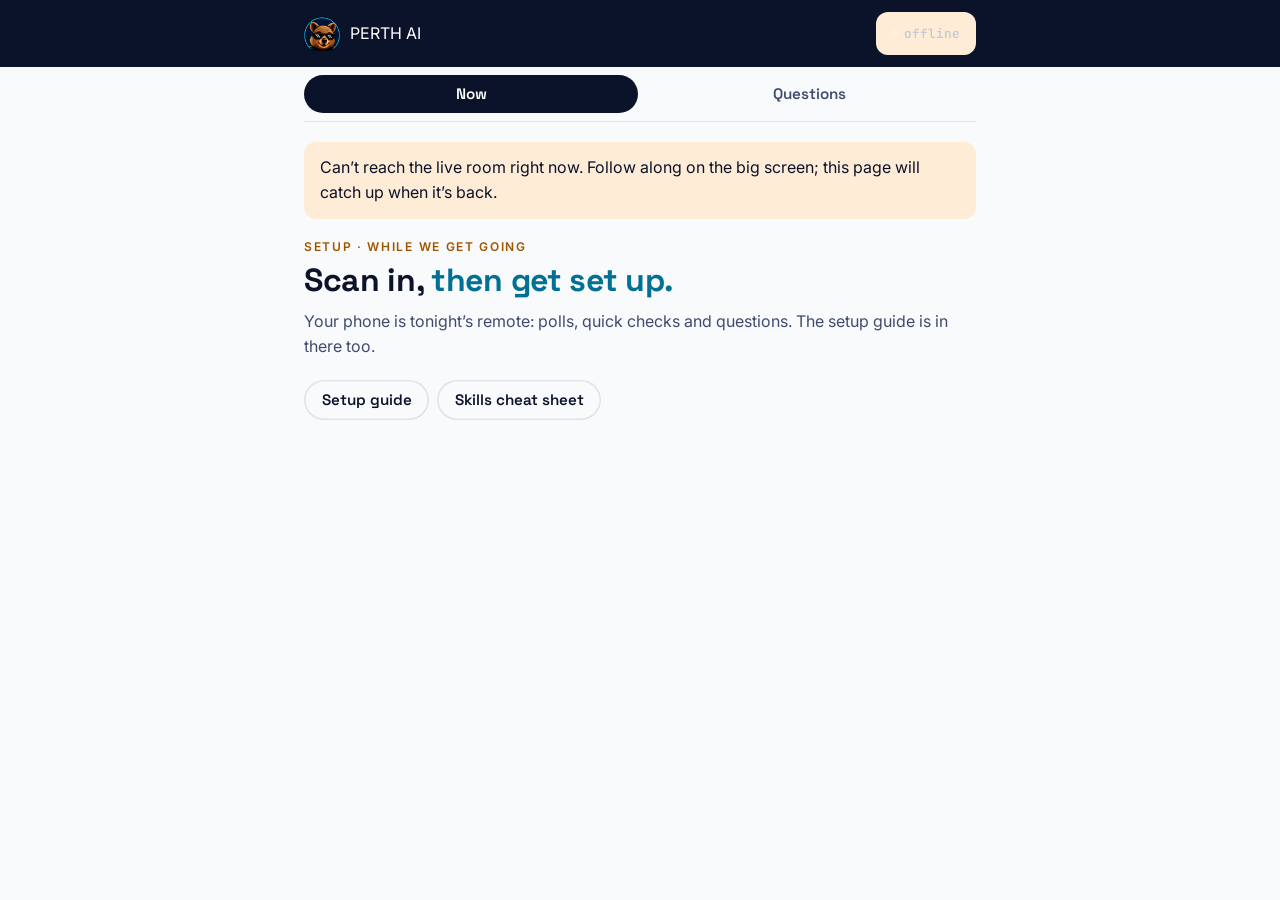
==== docs/live/index.html @ 0d3521d2 "Add Skills Night live deck with phone voting One deck for both parts of the night, built from docs/l" ====
<!doctype html>
<html lang="en">
<head>
<meta charset="utf-8">
<meta name="viewport" content="width=device-width, initial-scale=1, viewport-fit=cover">
<title>Skills Night Live</title>
<meta name="description" content="Vote, answer quick checks and ask questions at Perth AI's Skills Night.">
<meta name="theme-color" content="#0b132b">
<link rel="preconnect" href="https://fonts.googleapis.com">
<link rel="preconnect" href="https://fonts.gstatic.com" crossorigin>
<link rel="stylesheet" href="https://fonts.googleapis.com/css2?family=Space+Grotesk:wght@500;600;700&family=Inter:wght@400;500;600&family=JetBrains+Mono:wght@400;500&display=swap">
<link rel="icon" type="image/png" sizes="32x32" href="../brand/favicon-32.png">
<link rel="apple-touch-icon" href="../brand/apple-touch-icon.png">
<link rel="stylesheet" href="../style.css">
<script src="deck.js"></script>
<script src="live.js"></script>
<script src="pixel.js"></script>
<style>
/* The phone view: follows the projector, shows the current poll or quick check, and holds the questions */
body { min-height: 100dvh; overflow-x: hidden; }
.bar .wrap { flex-wrap: nowrap; }
.status { margin-left: auto; display: inline-flex; align-items: center; gap: .4em; font: 500 .8rem var(--mono); color: var(--band-muted); white-space: nowrap; }
.status::before { content: ""; width: .55em; height: .55em; border-radius: 50%; background: #ffffff40; }
.status.live::before { background: #3ddc97; }
.status.reconnecting::before, .status.connecting::before { background: var(--cta); }
.tabs { display: flex; gap: .25rem; padding-block: .5rem; position: sticky; top: 0; background: var(--paper); z-index: 2; border-bottom: 1px solid var(--line); }
.tabs button { flex: 1; font: 600 .95rem var(--display); padding: .6rem .5rem; border-radius: 999px; border: 0; background: none; color: var(--muted); cursor: pointer; }
.tabs button[aria-selected="true"] { background: var(--band); color: var(--band-ink); }
.tabs .badge { display: inline-block; min-width: 1.5em; margin-left: .3em; padding: 0 .4em; border-radius: 999px; background: var(--cta); color: var(--cta-ink); font: 600 .75rem/1.5 var(--mono); }
main { padding-block: 1.25rem 3rem; display: grid; gap: 1.25rem; }
.now { display: grid; gap: .6rem; }
.now h1 { font-size: clamp(1.5rem, 6.5vw, 2rem); }
.now h1 em { font-style: normal; color: var(--river); }
.now .sub { color: var(--muted); }
.card { background: var(--surface); border: 1px solid var(--line); border-radius: 14px; padding: 1rem; display: grid; gap: .75rem; }
.card h2 { font-size: 1.15rem; }
.opts { display: grid; gap: .5rem; }
.opt { position: relative; display: flex; justify-content: space-between; gap: .75rem; align-items: center; width: 100%; text-align: left; font: 500 1rem var(--body); color: var(--ink); background: var(--paper); border: 2px solid var(--line); border-radius: 12px; padding: .8rem 1rem; cursor: pointer; overflow: hidden; min-height: 3rem; }
.opt > * { position: relative; }
.opt .fill { position: absolute; inset: 0 auto 0 0; width: 0; background: var(--river-soft); transition: width .5s ease; }
.opt .n { font: 500 .85rem var(--mono); color: var(--muted); }
.opt[aria-pressed="true"] { border-color: var(--cta); }
.opt[aria-pressed="true"]::after { content: "✓"; position: relative; font-weight: 700; color: var(--sun); }
.opt.right { border-color: #2fb27a; }
.opt.wrong[aria-pressed="true"] { border-color: var(--alarm); }
.hint { font-size: .85rem; color: var(--muted); }
.explain { background: var(--sun-soft); border-left: 4px solid var(--cta); padding: .6rem .8rem; border-radius: 0 10px 10px 0; }
.prompt-box { position: relative; }
.prompt-box pre { margin: 0; background: var(--code-bg); color: var(--code-fg); border-radius: 12px; padding: .9rem 1rem; font: 400 .85rem/1.55 var(--mono); white-space: pre-wrap; word-break: break-word; }
.prompt-box pre b { color: var(--code-label); font-weight: 500; }
.btn { display: inline-flex; align-items: center; justify-content: center; gap: .4em; font: 600 .95rem var(--display); padding: .65rem 1.1rem; border-radius: 999px; border: 0; background: var(--cta); color: var(--cta-ink); cursor: pointer; text-decoration: none; }
.btn.ghost { background: none; color: var(--ink); box-shadow: inset 0 0 0 1.5px var(--line); }
.btn:disabled { opacity: .5; cursor: default; }
.links { display: flex; flex-wrap: wrap; gap: .5rem; }
textarea, input[type=text] { width: 100%; font: 400 1rem var(--body); color: var(--ink); background: var(--paper); border: 1.5px solid var(--line); border-radius: 10px; padding: .7rem .8rem; }
textarea { min-height: 5.5rem; resize: vertical; }
.ask-row { display: flex; gap: .5rem; align-items: center; justify-content: space-between; flex-wrap: wrap; }
.ask-row input { flex: 1; min-width: 10rem; }
.qs { display: grid; gap: .5rem; }
.qitem { display: grid; grid-template-columns: auto 1fr; gap: .75rem; align-items: start; background: var(--surface); border: 1px solid var(--line); border-radius: 12px; padding: .7rem .8rem; }
.qitem.done { opacity: .55; }
.qitem small { display: block; color: var(--muted); font-size: .8rem; margin-top: .15rem; }
.up { display: grid; justify-items: center; min-width: 3rem; font: 600 .85rem var(--mono); color: var(--muted); background: var(--paper); border: 1.5px solid var(--line); border-radius: 10px; padding: .3rem .4rem; cursor: pointer; }
.up[aria-pressed="true"] { border-color: var(--cta); color: var(--sun); }
.up:disabled { cursor: default; }
.empty { color: var(--muted); }
.offline { background: var(--sun-soft); border-radius: 12px; padding: .8rem 1rem; }
.toast { position: fixed; left: 50%; bottom: max(1rem, env(safe-area-inset-bottom)); transform: translateX(-50%); background: var(--band); color: var(--band-ink); padding: .55rem 1rem; border-radius: 999px; font-size: .9rem; z-index: 9; }
.runner { position: fixed; bottom: max(8px, env(safe-area-inset-bottom)); left: 0; height: 40px; image-rendering: pixelated; z-index: 8; pointer-events: none; }
</style>
</head>
<body>
<header class="bar">
  <div class="wrap">
    <a class="logo" href="../" id="logo"><img src="../brand/perth-ai-mark.webp" alt="" width="256" height="256"><span>PERTH <span>AI</span></span></a>
    <span class="status" id="status">connecting</span>
  </div>
</header>

<div class="wrap">
  <div class="tabs" role="tablist">
    <button type="button" role="tab" id="tab-now" aria-selected="true" aria-controls="now">Now</button>
    <button type="button" role="tab" id="tab-qs" aria-selected="false" aria-controls="questions">Questions<span class="badge" id="qcount" hidden></span></button>
  </div>
</div>

<main class="wrap" id="now" role="tabpanel" aria-labelledby="tab-now">
  <p class="offline" id="offline" hidden>Can’t reach the live room right now. Follow along on the big screen; this page will catch up when it’s back.</p>
  <section class="now" id="current" aria-live="polite"></section>
  <section class="card" id="poll" hidden></section>
  <section class="prompt-box" id="prompt" hidden></section>
  <nav class="links" aria-label="Workshop pages">
    <a class="btn ghost" id="link-setup">Setup guide</a>
    <a class="btn ghost" id="link-skills">Skills cheat sheet</a>
  </nav>
</main>

<main class="wrap" id="questions" role="tabpanel" aria-labelledby="tab-qs" hidden>
  <form class="card" id="ask">
    <h2>Ask Raf and Mash</h2>
    <textarea id="ask-text" maxlength="280" placeholder="What do you want to know?" required></textarea>
    <div class="ask-row">
      <input type="text" id="ask-name" maxlength="40" placeholder="Your name (optional)" autocomplete="given-name">
      <button class="btn" type="submit" id="ask-send">Ask</button>
    </div>
    <p class="hint">Vote up the questions you want answered. The top ones go on screen at Q&amp;A.</p>
  </form>
  <section class="qs" id="qs"></section>
</main>

<script>
(function () {
  var slides = DECK.slides, links = DECK.links();
  var $ = function (id) { return document.getElementById(id); };
  var state = null, mine = { votes: {}, upped: [], asked: [] }, live = false, shownSlide = -1;
  function esc(t) { return String(t).replace(/[&<>"']/g, function (c) { return { '&': '&amp;', '<': '&lt;', '>': '&gt;', '"': '&quot;', "'": '&#39;' }[c]; }); }
  function store(k, v) { try { if (v === undefined) return localStorage.getItem(k); localStorage.setItem(k, v); } catch (e) { return null; } }

  $('link-setup').href = links.setup;
  $('link-skills').href = links.skills;

  function toast(text) {
    var t = document.createElement('div'); t.className = 'toast'; t.textContent = text;
    document.body.appendChild(t); setTimeout(function () { t.remove(); }, 1800);
  }

  // Tabs
  function tab(which) {
    $('tab-now').setAttribute('aria-selected', String(which === 'now'));
    $('tab-qs').setAttribute('aria-selected', String(which === 'qs'));
    $('now').hidden = which !== 'now';
    $('questions').hidden = which !== 'qs';
  }
  $('tab-now').onclick = function () { tab('now'); };
  $('tab-qs').onclick = function () { tab('qs'); };

  function renderNow() {
    var i = state ? state.slide : 0, s = slides[i];
    var key = i + '|' + live;
    if (key !== shownSlide) {
      shownSlide = key;
      $('current').innerHTML = '<p class="eyebrow">' + esc(s.part) + ' · ' + s.kicker + '</p><h1>' + s.say + '</h1>' + (s.sub ? '<p class="sub">' + s.sub + '</p>' : '');
      if (s.prompt) {
        $('prompt').hidden = false;
        $('prompt').innerHTML = '<pre>' + s.prompt + '</pre><p style="margin-top:.5rem"><button class="btn ghost" type="button" id="copy">Copy</button></p>';
        $('copy').onclick = function () {
          var text = $('prompt').querySelector('pre').textContent;
          (navigator.clipboard ? navigator.clipboard.writeText(text) : Promise.reject()).then(function () { toast('Copied'); }, function () { toast('Press and hold to copy'); });
        };
      } else $('prompt').hidden = true;
      if (s.qr === 'issues') $('current').insertAdjacentHTML('beforeend', '<p><a class="btn ghost" href="' + links.issues + '">Open the bug reports</a></p>');
      if (s.qa) $('current').insertAdjacentHTML('beforeend', '<p><button class="btn" type="button" id="goto-qs">Ask or vote</button></p>');
      if (s.qa) $('goto-qs').onclick = function () { tab('qs'); };
      if (s.egg) $('current').insertAdjacentHTML('beforeend', '<p><a class="btn ghost" href="https://perthai.org/quokka-run">Play Quokka Run while you eat</a></p>');
    }
    renderPoll(s);
  }

  function renderPoll(s) {
    var box = $('poll');
    if (!s.poll || !live || !state) { box.hidden = true; box.innerHTML = ''; return; }
    box.hidden = false;
    var p = s.poll, my = mine.votes[s.name] || [], quiz = p.answer !== undefined;
    var revealed = Boolean(state.reveal[s.name]);
    var t = state.tallies[s.name] || { counts: [], voters: 0 };
    var showCounts = my.length > 0 && (!quiz || revealed);
    var html = '<h2>' + esc(p.q) + '</h2>' + (p.multi ? '<p class="hint">Tick all that apply.</p>' : '') + '<div class="opts">' +
      p.options.map(function (o, n) {
        var on = my.indexOf(n) >= 0, cls = quiz && revealed ? (n === p.answer ? ' right' : ' wrong') : '';
        var count = t.counts[n] || 0, pct = Math.round(100 * count / Math.max(t.voters, 1));
        return '<button type="button" class="opt' + cls + '" data-n="' + n + '" aria-pressed="' + on + '"' + (quiz && revealed ? ' disabled' : '') + '>' +
          '<span class="fill" style="width:' + (showCounts ? pct : 0) + '%"></span><span>' + esc(o) + '</span>' + (showCounts ? '<span class="n">' + count + '</span>' : '') + '</button>';
      }).join('') + '</div>';
    if (quiz && revealed) {
      var got = my.length ? (my[0] === p.answer ? 'You got it.' : 'Not this time.') : '';
      html += '<p class="explain">' + (got ? '<b>' + got + '</b> ' : '') + p.explain + '</p>';
    } else html += '<p class="hint">' + (my.length ? 'Voted. You can change it until we move on.' : (quiz ? 'Answer, then watch the screen.' : 'Tap to vote.')) + ' ' + t.voters + ' so far.</p>';
    box.innerHTML = html;
    box.querySelectorAll('.opt').forEach(function (b) {
      b.onclick = function () {
        var n = Number(b.dataset.n), next;
        if (p.multi) next = my.indexOf(n) >= 0 ? my.filter(function (x) { return x !== n; }) : my.concat(n);
        else next = my[0] === n ? [] : [n];
        mine.votes[s.name] = next; renderPoll(s);
        if (!conn.send({ type: 'vote', poll: s.name, choices: next })) toast('Not connected, try again in a moment');
        if (navigator.vibrate) navigator.vibrate(12);
      };
    });
  }

  function renderQuestions() {
    var qs = state ? state.questions.slice() : [];
    var open = qs.filter(function (q) { return !q.done; }).length;
    $('qcount').hidden = !open; $('qcount').textContent = open;
    qs.sort(function (a, b) { return (a.done - b.done) || (b.ups - a.ups) || (b.ts - a.ts); });
    $('qs').innerHTML = qs.length ? qs.map(function (q) {
      var mineQ = mine.asked.indexOf(q.id) >= 0, up = mine.upped.indexOf(q.id) >= 0;
      return '<div class="qitem' + (q.done ? ' done' : '') + '"><button type="button" class="up" data-q="' + q.id + '" aria-pressed="' + up + '"' + (mineQ ? ' disabled title="Your question"' : '') + ' aria-label="Vote up">▲<span>' + q.ups + '</span></button>' +
        '<div>' + esc(q.text) + '<small>' + (q.name ? esc(q.name) : 'Anonymous') + (mineQ ? ' · yours' : '') + (q.done ? ' · answered' : '') + '</small></div></div>';
    }).join('') : '<p class="empty">No questions yet. Be the first.</p>';
    $('qs').querySelectorAll('.up').forEach(function (b) {
      b.onclick = function () { conn.send({ type: 'upvote', q: b.dataset.q }); };
    });
  }

  $('ask-name').value = store('sn-name') || '';
  $('ask').onsubmit = function (e) {
    e.preventDefault();
    var text = $('ask-text').value.trim();
    if (!text) return;
    store('sn-name', $('ask-name').value.trim());
    if (conn.send({ type: 'ask', text: text, name: $('ask-name').value.trim() })) { $('ask-text').value = ''; toast('Asked. Thanks!'); }
    else toast('Not connected, try again in a moment');
  };

  // Easter egg: tap the quokka five times and one runs across the bottom of your phone
  var taps = 0, tapTimer = null;
  $('logo').addEventListener('click', function (e) {
    e.preventDefault();
    taps++; clearTimeout(tapTimer);
    tapTimer = setTimeout(function () { if (taps < 5) location.href = links.setup; taps = 0; }, 600);
    if (taps >= 5) { taps = 0; clearTimeout(tapTimer); runQuokka(); }
  });
  function runQuokka() {
    var art = Pixel(), q = document.createElement('img'), start = null, frame = 0, w = innerWidth;
    q.className = 'runner'; q.alt = ''; q.src = art.run1; document.body.appendChild(q);
    function step(ts) {
      if (start === null) start = ts;
      var p = (ts - start) / 3500, x = -60 + p * (w + 120);
      if (++frame % 8 === 0) q.src = q.src === art.run1 ? art.run2 : art.run1;
      q.style.transform = 'translateX(' + x + 'px)';
      if (p < 1) requestAnimationFrame(step); else q.remove();
    }
    requestAnimationFrame(step);
  }

  var labels = { live: 'live', connecting: 'connecting', reconnecting: 'reconnecting', offline: 'offline', 'badkey-or-offline': 'offline' };
  var conn = Live({
    role: 'phone',
    onStatus: function (st) {
      live = st === 'live';
      $('status').className = 'status ' + st; $('status').textContent = labels[st] || st;
      $('offline').hidden = st !== 'offline' && st !== 'reconnecting';
      $('ask-send').disabled = !live;
      renderNow();
    },
    onState: function (st) {
      var moved = !state || st.slide !== state.slide;
      state = st; live = true;
      $('status').className = 'status live'; $('status').textContent = 'live';
      $('offline').hidden = true; $('ask-send').disabled = false;
      renderNow(); renderQuestions();
      if (moved && slides[st.slide].poll && navigator.vibrate) navigator.vibrate([20, 60, 20]);
    },
    onYou: function (m) { mine = { votes: m.votes || {}, upped: m.upped || [], asked: m.asked || [] }; if (state) { renderPoll(slides[state.slide]); renderQuestions(); } }
  });
  renderNow(); renderQuestions();
})();
</script>
</body>
</html>
---- docs/style.css ----
/* Perth AI brand tokens, taken from perth-ai/perth-ai-website (src/styles/global.css),
   which follows the Perth AI style guide. Navy #0B132B base, orange #FF9E2C primary
   accent, cyan #00C2FF secondary. On light backgrounds the accents are fills with
   navy labels, and only their -700 steps are used as text. */
:root {
  --paper: #f9fafb;        /* sand-50 */
  --surface: #ffffff;
  --ink: #0b132b;          /* ink-900 */
  --muted: #3e4b6f;        /* ink-600 */
  --line: #e0e3eb;         /* ink-100 */
  --river: #007195;        /* azure-700: links and markers on light */
  --river-soft: #ccf3ff;   /* azure-100 */
  --sun: #a05600;          /* sunset-700: eyebrows on light */
  --sun-soft: #ffecd6;     /* sunset-100 */
  --cta: #ff9e2c;          /* sunset-500, always with a navy label */
  --cta-hover: #ffb257;
  --cta-ink: #050a17;
  --alarm: #d3002c;        /* coral-700 */
  --code-bg: #0b132b;
  --code-fg: #f2f4f7;
  --code-label: #5cd8ff;   /* azure-300 */
  --band: #0b132b;         /* navy header and hero bands, both themes */
  --band-ink: #ffffff;
  --band-muted: #c4c8d4;   /* ink-200 */
  --band-ai: #29ccff;      /* azure-400, the "AI" in the wordmark */
  --sunbeam: #ffecc2;      /* cream, dark backgrounds only */
  --display: "Space Grotesk", "Inter", ui-sans-serif, system-ui, "Segoe UI", sans-serif;
  --body: "Inter", ui-sans-serif, system-ui, -apple-system, "Segoe UI", Roboto, sans-serif;
  --mono: "JetBrains Mono", ui-monospace, "Cascadia Mono", Menlo, monospace;
  color-scheme: light;
}
@media (prefers-color-scheme: dark) {
  :root:not([data-theme="light"]) {
    --paper: #050a17; --surface: #0b132b; --ink: #f2f4f7; --muted: #99a0b8; --line: #232f52;
    --river: #29ccff; --river-soft: #10294a; --sun: #ff9e2c; --sun-soft: #33240f; --alarm: #ff6b8a;
    --code-bg: #141f3d; --band: #050a17;
    color-scheme: dark;
  }
}
:root[data-theme="dark"] {
  --paper: #050a17; --surface: #0b132b; --ink: #f2f4f7; --muted: #99a0b8; --line: #232f52;
  --river: #29ccff; --river-soft: #10294a; --sun: #ff9e2c; --sun-soft: #33240f; --alarm: #ff6b8a;
  --code-bg: #141f3d; --band: #050a17;
  color-scheme: dark;
}
* { box-sizing: border-box; }
[hidden] { display: none !important; }
html { padding-top: env(safe-area-inset-top, 0px); padding-bottom: env(safe-area-inset-bottom, 0px); background: var(--band); }
body { margin: 0; background: var(--paper); color: var(--ink); font: 400 1rem/1.6 var(--body); -webkit-font-smoothing: antialiased; }
a { color: var(--river); text-underline-offset: 2px; }
:focus-visible { outline: 2px solid var(--cta); outline-offset: 2px; }
h1, h2, h3 { font-family: var(--display); line-height: 1.12; letter-spacing: -.01em; text-wrap: balance; margin: 0; }
p { margin: 0; }
code { font-family: var(--mono); font-size: .88em; background: var(--river-soft); padding: .1em .35em; border-radius: 4px; }
.wrap { max-width: 44rem; margin: 0 auto; padding-left: max(16px, env(safe-area-inset-left, 0px)); padding-right: max(16px, env(safe-area-inset-right, 0px)); }
.eyebrow { font: 600 .75rem var(--body); letter-spacing: .14em; text-transform: uppercase; color: var(--sun); }
.muted { color: var(--muted); }

/* Navy header with the quokka mark and wordmark, as on perthai.org */
.bar { background: var(--band); color: var(--band-ink); }
.bar .wrap { display: flex; align-items: center; gap: .75rem 1rem; padding-block: .75rem; flex-wrap: wrap; }
.logo { display: flex; align-items: center; gap: .6rem; text-decoration: none; color: var(--band-ink); }
.logo img { width: 2.25rem; height: 2.25rem; }
.logo .word { font: 700 1.1rem var(--display); letter-spacing: -.01em; }
.logo .word span { color: var(--band-ai); }
.logo .event { font: 500 .85rem var(--body); color: var(--band-muted); border-left: 1px solid #3e4b6f; padding-left: .6rem; }
@media (max-width: 26rem) { .logo .event { display: none; } }
.bar nav { display: flex; gap: .25rem; flex-wrap: wrap; margin-left: auto; }
.bar nav a { text-decoration: none; color: var(--band-muted); font-size: .95rem; font-weight: 500; padding: .35rem .75rem; border-radius: 999px; }
.bar nav a:hover { color: var(--band-ink); }
.bar nav a[aria-current="page"] { color: var(--band-ink); background: #ffffff1f; box-shadow: inset 0 0 0 1px #ffffff40; }

/* Hero band: brand gradient wash, pixel skyline along the bottom, white copy */
.band { position: relative; overflow: hidden; background: var(--band); color: var(--band-ink); min-height: min(36vw, 30rem); }  /* tall enough to show most of the skyline under the copy */
.band::before { content: ""; position: absolute; inset: 0; background: linear-gradient(135deg, #ff6b8a55, #6924e04d 50%, #009bcc66); pointer-events: none; }
.band .skyline { position: absolute; left: 0; right: 0; bottom: 0; width: 100%; height: auto; max-width: none; opacity: .9; pointer-events: none; }
.band::after { content: ""; position: absolute; inset: 0; background: linear-gradient(to bottom, #050a17d9 35%, #050a1766 75%, #050a17cc); pointer-events: none; }
.band .wrap { position: relative; z-index: 1; padding-block: 2.2rem 5.5rem; display: grid; gap: .7rem; }
.band .eyebrow { color: var(--sunbeam); }
.band h1 { font-size: clamp(2.1rem, 8vw, 3rem); font-weight: 700; }
.band .lede { font-size: 1.1rem; color: #ffffffe6; max-width: 34rem; }

/* Primary call to action: orange fill, navy label */
.cta { display: inline-flex; align-items: center; justify-self: start; gap: .5rem; background: var(--cta); color: var(--cta-ink); text-decoration: none; font-weight: 600; padding: .7rem 1.1rem; border-radius: 12px; }
.cta:hover { background: var(--cta-hover); }

/* Commands with copy buttons */
.cmd { display: flex; flex-direction: column; background: var(--code-bg); color: var(--code-fg); border-radius: 12px; min-width: 0; }
.cmd pre { margin: 0; padding: .3rem 1rem .85rem; overflow-x: auto; font: 400 .88rem/1.6 var(--mono); white-space: pre; }
.cmd.prose pre { white-space: pre-wrap; overflow-wrap: anywhere; }
.cmd .label { display: block; font: 600 .7rem var(--body); letter-spacing: .12em; text-transform: uppercase; color: var(--code-label); padding: 0 1rem .2rem; margin-top: -1.6rem; max-width: calc(100% - 5rem); }
.cmd .copy { order: -1; align-self: flex-end; margin: .45rem .45rem 0 0; font: 600 .78rem var(--body); background: transparent; color: var(--code-fg); border: 1px solid #ffffff40; border-radius: 999px; padding: .3rem .7rem; cursor: pointer; }
.cmd .copy:hover { border-color: var(--cta); color: var(--cta); }

/* Numbered steps, and tap-to-open "What does this do?" notes */
ol.steps { list-style: none; margin: 0; padding: 1.5rem 0 0; display: grid; gap: 1.6rem; counter-reset: step; }
ol.steps > li { display: grid; grid-template-columns: 2.2rem 1fr; gap: .8rem; counter-increment: step; }
ol.steps > li::before { content: counter(step); font: 700 1.05rem var(--display); width: 2.2rem; height: 2.2rem; border-radius: 50%; display: grid; place-items: center; background: var(--river-soft); color: var(--river); }
.step { display: grid; gap: .55rem; min-width: 0; }
.step h2 { font-size: 1.2rem; }
.step > p { color: var(--muted); }
.done { margin-block: 2rem 3rem; padding: 1.1rem 1.2rem; border-radius: 12px; background: var(--river-soft); display: grid; gap: .4rem; }
.done h2 { font-size: 1.2rem; }
.why { font-size: .95rem; }
.why summary { cursor: pointer; color: var(--river); font-weight: 600; width: fit-content; padding-block: .1rem; }
.why dl { margin: .5rem 0 0; padding: .9rem 1rem; border-left: 3px solid var(--cta); background: var(--surface); border-radius: 0 10px 10px 0; display: grid; gap: .25rem; }
.why dt { font-weight: 600; color: var(--ink); }
.why dt:not(:first-child) { margin-top: .55rem; }
.why dd { margin: 0; color: var(--muted); }

.note { margin-top: 1.5rem; padding: .7rem 1rem; border-radius: 10px; background: var(--river-soft); font-size: .95rem; }
.site-foot { margin-top: 3rem; background: var(--band); color: var(--band-muted); font-size: .85rem; }
.site-foot .wrap { padding-block: 1.6rem; display: flex; gap: .5rem 1.5rem; flex-wrap: wrap; justify-content: space-between; }
.site-foot a { color: var(--band-ai); }
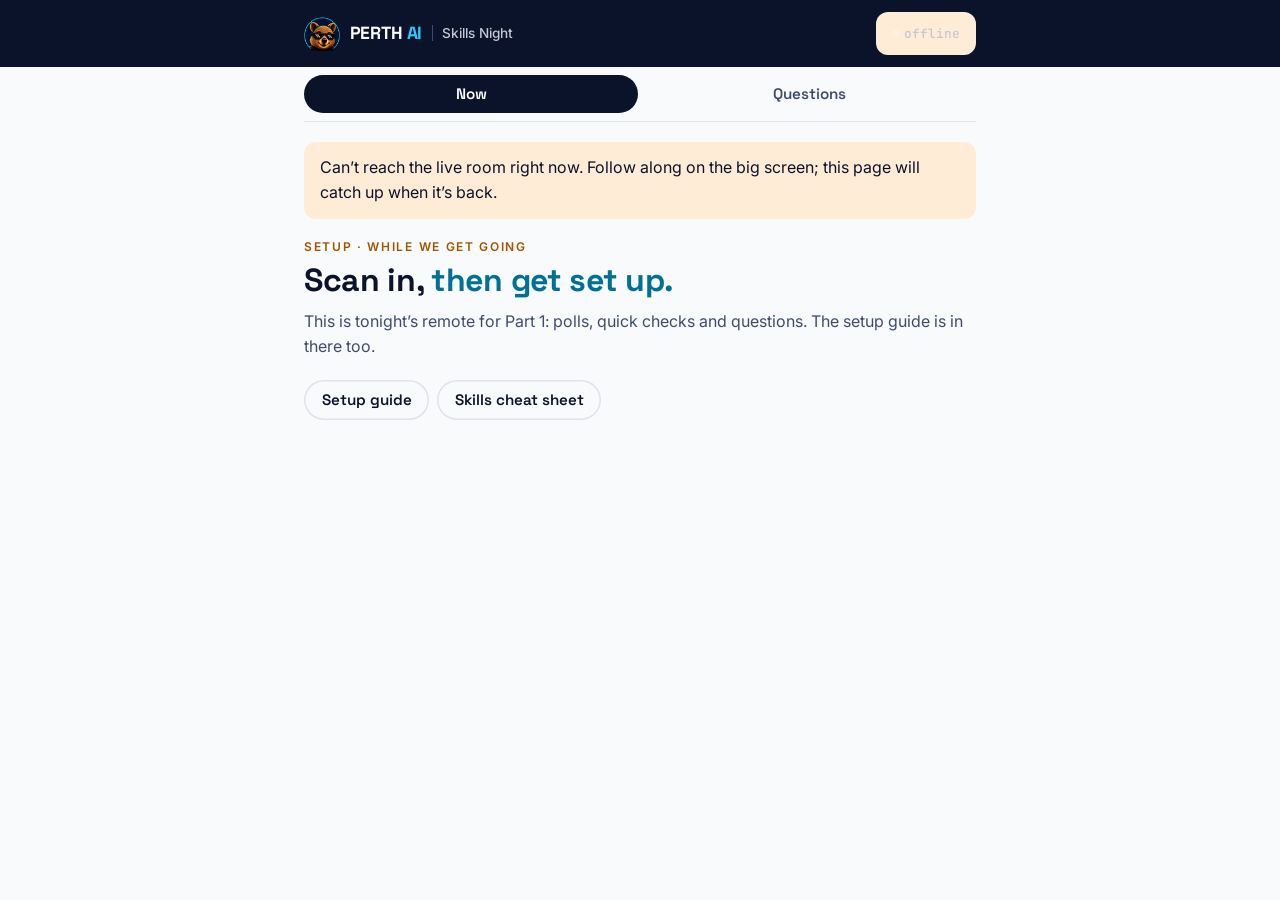
==== commit a1da80b3: "Bring back Raf's Part 1 and take voting out of Part 2 Part 1 now follows Raf's handout more closely:" ====
--- a/docs/live/index.html
+++ b/docs/live/index.html
@@ -44,6 +44,7 @@
 .opt.right { border-color: #2fb27a; }
 .opt.wrong[aria-pressed="true"] { border-color: var(--alarm); }
 .hint { font-size: .85rem; color: var(--muted); }
+.explain pre { margin: .5rem 0 0; font: 400 .8rem/1.5 var(--mono); white-space: pre-wrap; }
 .explain { background: var(--sun-soft); border-left: 4px solid var(--cta); padding: .6rem .8rem; border-radius: 0 10px 10px 0; }
 .prompt-box { position: relative; }
 .prompt-box pre { margin: 0; background: var(--code-bg); color: var(--code-fg); border-radius: 12px; padding: .9rem 1rem; font: 400 .85rem/1.55 var(--mono); white-space: pre-wrap; word-break: break-word; }
@@ -72,7 +73,7 @@
 <body>
 <header class="bar">
   <div class="wrap">
-    <a class="logo" href="../" id="logo"><img src="../brand/perth-ai-mark.webp" alt="" width="256" height="256"><span>PERTH <span>AI</span></span></a>
+    <a class="logo" href="../" id="logo"><img src="../brand/perth-ai-mark.webp" alt="" width="256" height="256"><span class="word">PERTH <span>AI</span></span><span class="event">Skills Night</span></a>
     <span class="status" id="status">connecting</span>
   </div>
 </header>
@@ -112,7 +113,7 @@
 (function () {
   var slides = DECK.slides, links = DECK.links();
   var $ = function (id) { return document.getElementById(id); };
-  var state = null, mine = { votes: {}, upped: [], asked: [] }, live = false, shownSlide = -1;
+  var state = null, mine = { votes: {}, answers: {}, upped: [], asked: [] }, live = false, shownSlide = -1;
   function esc(t) { return String(t).replace(/[&<>"']/g, function (c) { return { '&': '&amp;', '<': '&lt;', '>': '&gt;', '"': '&quot;', "'": '&#39;' }[c]; }); }
   function store(k, v) { try { if (v === undefined) return localStorage.getItem(k); localStorage.setItem(k, v); } catch (e) { return null; } }
 
@@ -139,7 +140,7 @@
     var key = i + '|' + live;
     if (key !== shownSlide) {
       shownSlide = key;
-      $('current').innerHTML = '<p class="eyebrow">' + esc(s.part) + ' · ' + s.kicker + '</p><h1>' + s.say + '</h1>' + (s.sub ? '<p class="sub">' + s.sub + '</p>' : '');
+      $('current').innerHTML = '<p class="eyebrow">' + esc(s.part) + ' · ' + s.kicker + '</p>' + ((s.poll || s.write) && live ? '' : '<h1>' + s.say + '</h1>' + (s.sub ? '<p class="sub">' + s.sub + '</p>' : ''));
       if (s.prompt) {
         $('prompt').hidden = false;
         $('prompt').innerHTML = '<pre>' + s.prompt + '</pre><p style="margin-top:.5rem"><button class="btn ghost" type="button" id="copy">Copy</button></p>';
@@ -148,7 +149,7 @@
           (navigator.clipboard ? navigator.clipboard.writeText(text) : Promise.reject()).then(function () { toast('Copied'); }, function () { toast('Press and hold to copy'); });
         };
       } else $('prompt').hidden = true;
-      if (s.qr === 'issues') $('current').insertAdjacentHTML('beforeend', '<p><a class="btn ghost" href="' + links.issues + '">Open the bug reports</a></p>');
+      if (s.link === 'issues') $('current').insertAdjacentHTML('beforeend', '<p><a class="btn ghost" href="' + links.issues + '">Open the bug reports</a></p>');
       if (s.qa) $('current').insertAdjacentHTML('beforeend', '<p><button class="btn" type="button" id="goto-qs">Ask or vote</button></p>');
       if (s.qa) $('goto-qs').onclick = function () { tab('qs'); };
       if (s.egg) $('current').insertAdjacentHTML('beforeend', '<p><a class="btn ghost" href="https://perthai.org/quokka-run">Play Quokka Run while you eat</a></p>');
@@ -156,9 +157,30 @@
     renderPoll(s);
   }
 
+  // A short written answer: one per person, editable until the slide moves on
+  function renderWrite(s) {
+    var box = $('poll'), mineText = mine.answers[s.name] || '';
+    var w = (state.walls && state.walls[s.name]) || { count: 0 };
+    var hint = (mineText ? 'Sent. Edit and send again to change it. ' : 'Answers go on screen without your name. ') + w.count + (w.count === 1 ? ' answer' : ' answers') + ' so far.';
+    if (box.dataset.write === s.name) { box.querySelector('.hint').textContent = hint; box.querySelector('.btn').textContent = mineText ? 'Update' : 'Send'; return; }
+    box.dataset.write = s.name;
+    box.innerHTML = '<h2>' + esc(s.write.q) + '</h2><textarea maxlength="200" placeholder="' + esc(s.write.placeholder || '') + '"></textarea>' +
+      '<div class="ask-row"><span class="hint"></span><button class="btn" type="button"></button></div>';
+    var ta = box.querySelector('textarea'); ta.value = mineText;
+    box.querySelector('.hint').textContent = hint; box.querySelector('.btn').textContent = mineText ? 'Update' : 'Send';
+    box.querySelector('.btn').onclick = function () {
+      var text = ta.value.trim();
+      if (!text) return;
+      if (conn.send({ type: 'answer', poll: s.name, text: text })) { mine.answers[s.name] = text; toast('Sent'); renderWrite(s); }
+      else toast('Not connected, try again in a moment');
+    };
+  }
+
   function renderPoll(s) {
     var box = $('poll');
-    if (!s.poll || !live || !state) { box.hidden = true; box.innerHTML = ''; return; }
+    if (!(s.poll || s.write) || !live || !state) { box.hidden = true; box.innerHTML = ''; box.dataset.write = ''; return; }
+    if (s.write) { box.hidden = false; renderWrite(s); return; }
+    box.dataset.write = '';
     box.hidden = false;
     var p = s.poll, my = mine.votes[s.name] || [], quiz = p.answer !== undefined;
     var revealed = Boolean(state.reveal[s.name]);
@@ -173,7 +195,7 @@
       }).join('') + '</div>';
     if (quiz && revealed) {
       var got = my.length ? (my[0] === p.answer ? 'You got it.' : 'Not this time.') : '';
-      html += '<p class="explain">' + (got ? '<b>' + got + '</b> ' : '') + p.explain + '</p>';
+      html += '<div class="explain"><p>' + (got ? '<b>' + got + '</b> ' : '') + p.explain + '</p>' + (p.code ? '<pre>' + esc(p.code) + '</pre>' : '') + '</div>';
     } else html += '<p class="hint">' + (my.length ? 'Voted. You can change it until we move on.' : (quiz ? 'Answer, then watch the screen.' : 'Tap to vote.')) + ' ' + t.voters + ' so far.</p>';
     box.innerHTML = html;
     box.querySelectorAll('.opt').forEach(function (b) {
@@ -250,9 +272,9 @@
       $('status').className = 'status live'; $('status').textContent = 'live';
       $('offline').hidden = true; $('ask-send').disabled = false;
       renderNow(); renderQuestions();
-      if (moved && slides[st.slide].poll && navigator.vibrate) navigator.vibrate([20, 60, 20]);
+      if (moved && (slides[st.slide].poll || slides[st.slide].write) && navigator.vibrate) navigator.vibrate([20, 60, 20]);
     },
-    onYou: function (m) { mine = { votes: m.votes || {}, upped: m.upped || [], asked: m.asked || [] }; if (state) { renderPoll(slides[state.slide]); renderQuestions(); } }
+    onYou: function (m) { mine = { votes: m.votes || {}, answers: m.answers || {}, upped: m.upped || [], asked: m.asked || [] }; if (state) { renderPoll(slides[state.slide]); renderQuestions(); } }
   });
   renderNow(); renderQuestions();
 })();
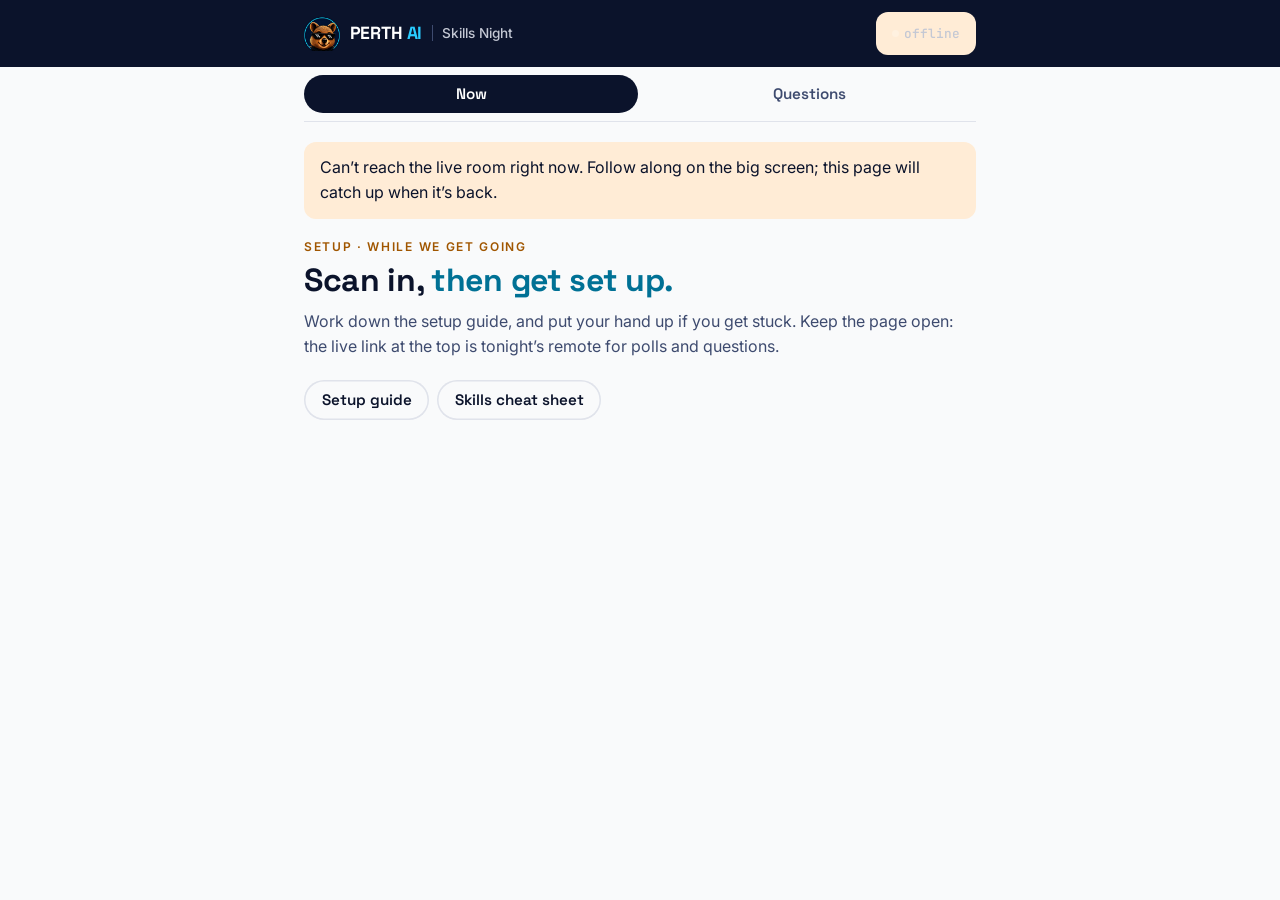
==== commit 767942c5: "Point the last slide at the Perth AI Slack and stop quokka pile-ups The show-and-tell slide's QR now" ====
--- a/docs/live/index.html
+++ b/docs/live/index.html
@@ -98,7 +98,7 @@
 
 <main class="wrap" id="questions" role="tabpanel" aria-labelledby="tab-qs" hidden>
   <form class="card" id="ask">
-    <h2>Ask Raf and Mash</h2>
+    <h2>Ask a question</h2>
     <textarea id="ask-text" maxlength="280" placeholder="What do you want to know?" required></textarea>
     <div class="ask-row">
       <input type="text" id="ask-name" maxlength="40" placeholder="Your name (optional)" autocomplete="given-name">
@@ -152,6 +152,7 @@
       if (s.link === 'issues') $('current').insertAdjacentHTML('beforeend', '<p><a class="btn ghost" href="' + links.issues + '">Open the bug reports</a></p>');
       if (s.qa) $('current').insertAdjacentHTML('beforeend', '<p><button class="btn" type="button" id="goto-qs">Ask or vote</button></p>');
       if (s.qa) $('goto-qs').onclick = function () { tab('qs'); };
+      if (s.button) $('current').insertAdjacentHTML('beforeend', '<p><a class="btn" href="' + links[s.button[0]] + '" target="_blank" rel="noopener">' + esc(s.button[1]) + '</a></p>');
       if (s.egg) $('current').insertAdjacentHTML('beforeend', '<p><a class="btn ghost" href="https://perthai.org/quokka-run">Play Quokka Run while you eat</a></p>');
     }
     renderPoll(s);
